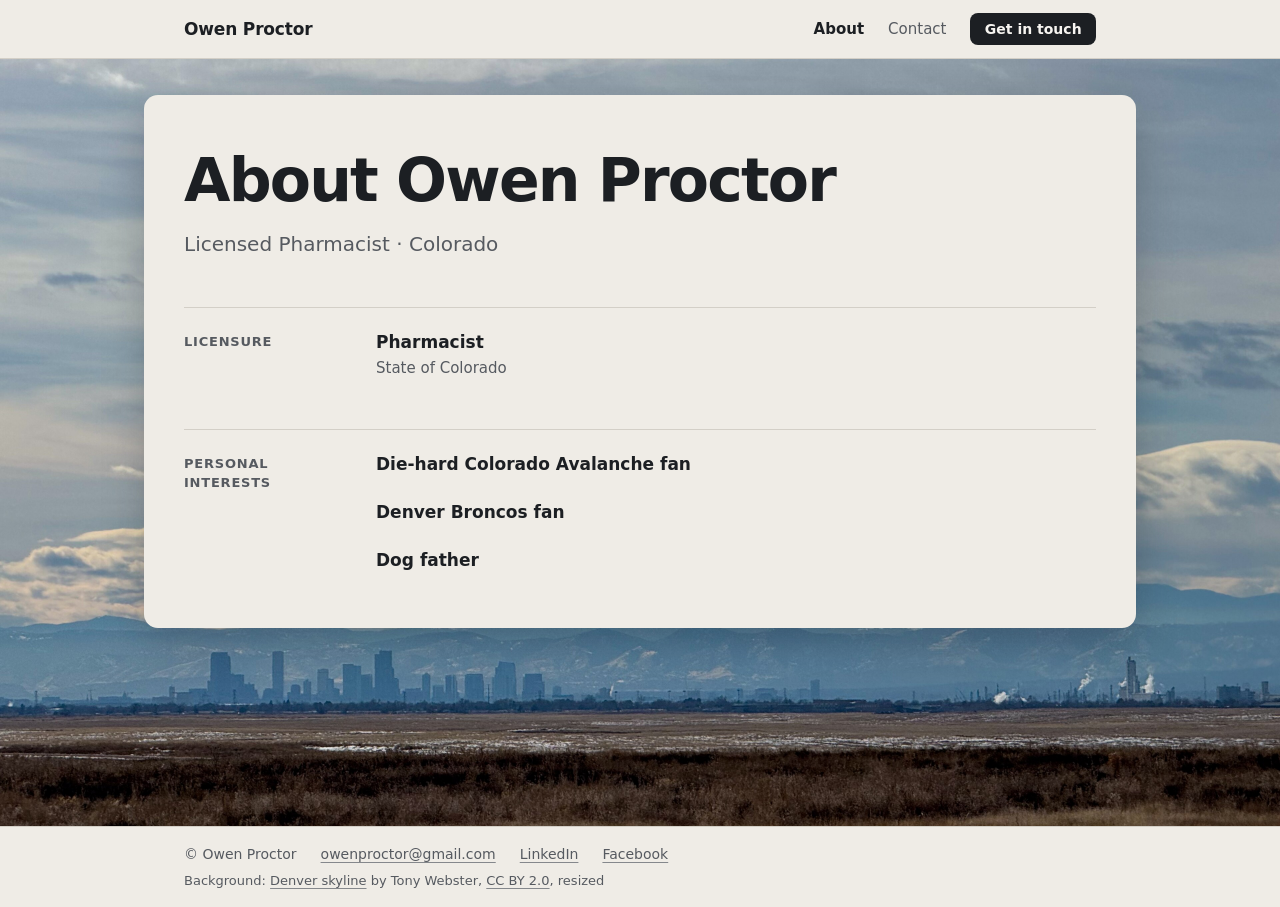
==== about.html @ 6ae74c39 "Add pages, admin, Denver background and neutral style Co-Authored-By: Claude Opus 5.5 <noreply@anthr" ====
<!DOCTYPE html>
<html lang="en">
<head>
<meta charset="utf-8">
<meta name="viewport" content="width=device-width, initial-scale=1">
<meta name="theme-color" content="#efece6">
<title>About | Owen Proctor</title>
<meta name="description" content="Owen Proctor, Licensed Pharmacist in Colorado.">
<link rel="canonical" href="https://owenproctor.com/about">
<meta property="og:type" content="website">
<meta property="og:title" content="About | Owen Proctor">
<meta property="og:description" content="Owen Proctor, Licensed Pharmacist in Colorado.">
<meta property="og:url" content="https://owenproctor.com/about">
<link rel="icon" href="data:image/svg+xml,%3Csvg xmlns='http://www.w3.org/2000/svg' viewBox='0 0 32 32'%3E%3Crect width='32' height='32' rx='6' fill='%231c1f23'/%3E%3Ctext x='16' y='22' font-family='Arial,sans-serif' font-size='14' font-weight='700' text-anchor='middle' fill='%23efece6'%3EOP%3C/text%3E%3C/svg%3E">
<link rel="stylesheet" href="/style.css">
</head>
<body>
<a class="skip" href="#main">Skip to content</a>
<header class="site-header">
  <div class="wrap header-row">
    <a class="brand" href="/">Owen Proctor</a>
    <nav aria-label="Main"><a href="/about" aria-current="page">About</a><a href="/contact">Contact</a><a class="button button-small" href="/contact">Get in touch</a></nav>
  </div>
</header>
<main id="main" class="wrap">
<div class="prose">
  
  <h1>About Owen Proctor</h1>
  <p class="lead">Licensed Pharmacist · Colorado</p>
  
</div>

<section class="split">
  <h2 class="label">Licensure</h2>
  <ul class="items">
    <li>
      <div class="item-head"><div class="item-title">Pharmacist</div></div>
      <div class="muted">State of Colorado</div>
      
    </li>
  </ul>
</section>
<section class="split">
  <h2 class="label">Personal Interests</h2>
  <ul class="items">
    <li>
      <div class="item-head"><div class="item-title">Die-hard Colorado Avalanche fan</div></div>
      
      
    </li>
    <li>
      <div class="item-head"><div class="item-title">Denver Broncos fan</div></div>
      
      
    </li>
    <li>
      <div class="item-head"><div class="item-title">Dog father</div></div>
      
      
    </li>
  </ul>
</section>

</main>
<footer class="site-footer">
  <div class="wrap footer-row">
    <span>© Owen Proctor</span>
    <a href="mailto:owenproctor@gmail.com">owenproctor@gmail.com</a><a href="https://www.linkedin.com/in/owenproctor">LinkedIn</a><a href="https://www.facebook.com/owen.proctor.5/">Facebook</a>
    <span class="credit">Background: <a href="https://commons.wikimedia.org/wiki/File:Denver_Colorado_Skyline_at_Rocky_Mountain_Arsenal_(53658444917).jpg">Denver skyline</a> by Tony Webster, <a href="https://creativecommons.org/licenses/by/2.0/">CC BY 2.0</a>, resized</span>
  </div>
</footer>
</body>
</html>
---- style.css ----
:root {
  --paper: #efece6;
  --paper-soft: #f7f5f1;
  --ink: #1c1f23;
  --muted: #565a60;
  --line: #d3cfc7;
  --field: #85888c;
  --sans: Inter, "Segoe UI Variable Text", "Segoe UI", system-ui, -apple-system, Roboto, "Helvetica Neue", Arial, sans-serif;
}
* { box-sizing: border-box; margin: 0; }
html { -webkit-text-size-adjust: 100%; scroll-padding-top: 6rem; }
body {
  min-height: 100svh;
  display: flex;
  flex-direction: column;
  background: var(--paper);
  color: var(--ink);
  font: 1.0625rem/1.65 var(--sans);
  -webkit-font-smoothing: antialiased;
}
/* The Denver photo stays fixed behind the page. */
body::before {
  content: "";
  position: fixed;
  inset: 0;
  z-index: -1;
  background: url("/denver.jpg") center bottom / cover no-repeat;
}
a { color: inherit; text-decoration-color: var(--field); text-decoration-thickness: 1px; text-underline-offset: .22em; }
a:hover { text-decoration-color: var(--ink); }
:focus-visible { outline: 2px solid var(--ink); outline-offset: 3px; border-radius: 2px; }
p + p { margin-top: 1em; }

.wrap { width: 100%; max-width: 62rem; margin-inline: auto; padding-inline: clamp(1.25rem, 5vw, 2.5rem); }
.skip { position: absolute; left: -999px; }
.skip:focus { left: 1rem; top: 1rem; z-index: 20; background: var(--ink); color: var(--paper-soft); padding: .5rem 1rem; }

/* Sticky header */
.site-header { position: sticky; top: 0; z-index: 10; background: var(--paper); border-bottom: 1px solid var(--line); }
.header-row { display: flex; flex-wrap: wrap; align-items: center; justify-content: space-between; gap: .35rem 1.5rem; padding-block: .75rem; }
.brand { font-size: 1.0625rem; font-weight: 650; letter-spacing: -.01em; text-decoration: none; }
.site-header nav { display: flex; flex-wrap: wrap; align-items: center; gap: .25rem 1.5rem; font-size: .9375rem; }
.site-header nav a:not(.button) { color: var(--muted); text-decoration: none; padding-block: .3rem; }
.site-header nav a:not(.button):hover { color: var(--ink); }
.site-header nav a[aria-current="page"] { color: var(--ink); font-weight: 600; }

.button {
  display: inline-block;
  padding: .75rem 1.4rem;
  border: 0;
  border-radius: 8px;
  background: var(--ink);
  color: var(--paper-soft);
  font: 600 1rem/1.3 var(--sans);
  text-decoration: none;
  cursor: pointer;
  transition: background-color .15s;
}
.button:hover { background: #3b4047; }
.button-small { padding: .45rem .9rem; font-size: .875rem; }

main {
  margin-block: clamp(1rem, 4vh, 2.5rem) clamp(2rem, 22vh, 13rem);
  padding-block: clamp(2rem, 6vh, 3.5rem);
  background: var(--paper);
  border-radius: 14px;
  box-shadow: 0 12px 40px rgba(20, 24, 30, .25);
}
h1 { font-size: clamp(2.25rem, 6.5vw, 3.75rem); font-weight: 650; line-height: 1.06; letter-spacing: -.03em; }
.lead { margin-top: 1rem; font-size: 1.25rem; line-height: 1.5; color: var(--muted); max-width: 40rem; }
.eyebrow { margin-bottom: .75rem; color: var(--muted); font-size: .9375rem; font-weight: 500; }
.actions { margin-top: 2rem; }
.muted { color: var(--muted); font-size: .9375rem; }
.label { font-size: .8125rem; font-weight: 600; line-height: 1.5; letter-spacing: .06em; text-transform: uppercase; color: var(--muted); }
.credentials { margin-left: .5em; font-size: .36em; font-weight: 500; letter-spacing: 0; color: var(--muted); white-space: nowrap; }
.photo { display: block; width: 8rem; height: 8rem; object-fit: cover; border-radius: 50%; margin-bottom: 1.5rem; }

.hero { padding-block: clamp(.5rem, 3vh, 2rem); }
main > section:not(.hero):not(.band) { margin-top: 3rem; padding-top: 1.25rem; border-top: 1px solid var(--line); }
main > section:not(.hero):not(.band) > .label { margin-bottom: 1rem; }

.cards { display: grid; gap: 1rem; grid-template-columns: repeat(auto-fit, minmax(16rem, 1fr)); margin-top: 1.5rem; }
main > section .cards { margin-top: 0; }
.card { display: block; padding: 1.25rem 1.5rem; background: var(--paper-soft); border: 1px solid var(--line); border-radius: 10px; text-decoration: none; transition: border-color .15s; }
.card:hover { border-color: var(--ink); }
.card h2, .card h3 { font-size: 1.1875rem; font-weight: 600; line-height: 1.3; letter-spacing: -.01em; }
.card p { margin-top: .5rem; color: var(--muted); font-size: .9375rem; }

.prose { max-width: 42rem; }
.prose > p:not(.lead):not(.eyebrow) { margin-top: 1.25rem; }
.band { display: flex; flex-wrap: wrap; align-items: center; justify-content: space-between; gap: 1rem; margin-top: 3.5rem; padding: 1.5rem; background: var(--paper-soft); border: 1px solid var(--line); border-radius: 10px; }
.band h2 { font-size: 1.375rem; font-weight: 600; letter-spacing: -.01em; }

.split { display: grid; gap: .75rem; }
.split > .label { margin-bottom: 0; }
.items { display: grid; gap: 1.25rem; padding: 0; list-style: none; }
.item-head { display: flex; flex-wrap: wrap; justify-content: space-between; gap: 0 1rem; }
.item-title { font-weight: 600; }
.items p { margin-top: .35rem; }

/* Contact */
.contact-grid { display: grid; gap: 2.5rem; margin-top: 2rem; }
.form { display: grid; gap: 1.1rem; align-content: start; }
.form label { display: grid; gap: .3rem; font-weight: 600; font-size: .9375rem; }
.form input, .form textarea {
  width: 100%;
  padding: .65rem .75rem;
  border: 1px solid var(--field);
  border-radius: 8px;
  background: var(--paper-soft);
  color: var(--ink);
  font: 400 1rem/1.5 var(--sans);
}
.form .trap { position: absolute; left: -999px; width: 1px; height: 1px; }
.form .button { justify-self: start; }
.note { color: var(--muted); font-size: .875rem; }
.details { display: grid; grid-template-columns: auto 1fr; gap: .5rem 1.25rem; overflow-wrap: anywhere; }
.details dt { color: var(--muted); font-size: .9375rem; }
.map { display: block; width: 100%; height: 18rem; margin-top: 1.5rem; border: 1px solid var(--line); border-radius: 10px; }

.site-footer { margin-top: auto; background: var(--paper); border-top: 1px solid var(--line); color: var(--muted); font-size: .875rem; }
.footer-row { display: flex; flex-wrap: wrap; gap: .25rem 1.5rem; padding-block: 1rem; }
.credit { font-size: .8125rem; }

@media (min-width: 44rem) {
  .split { grid-template-columns: 10rem 1fr; gap: 2rem; }
  .split > .label { padding-top: .25rem; }
  .contact-grid { grid-template-columns: 1.2fr 1fr; }
}
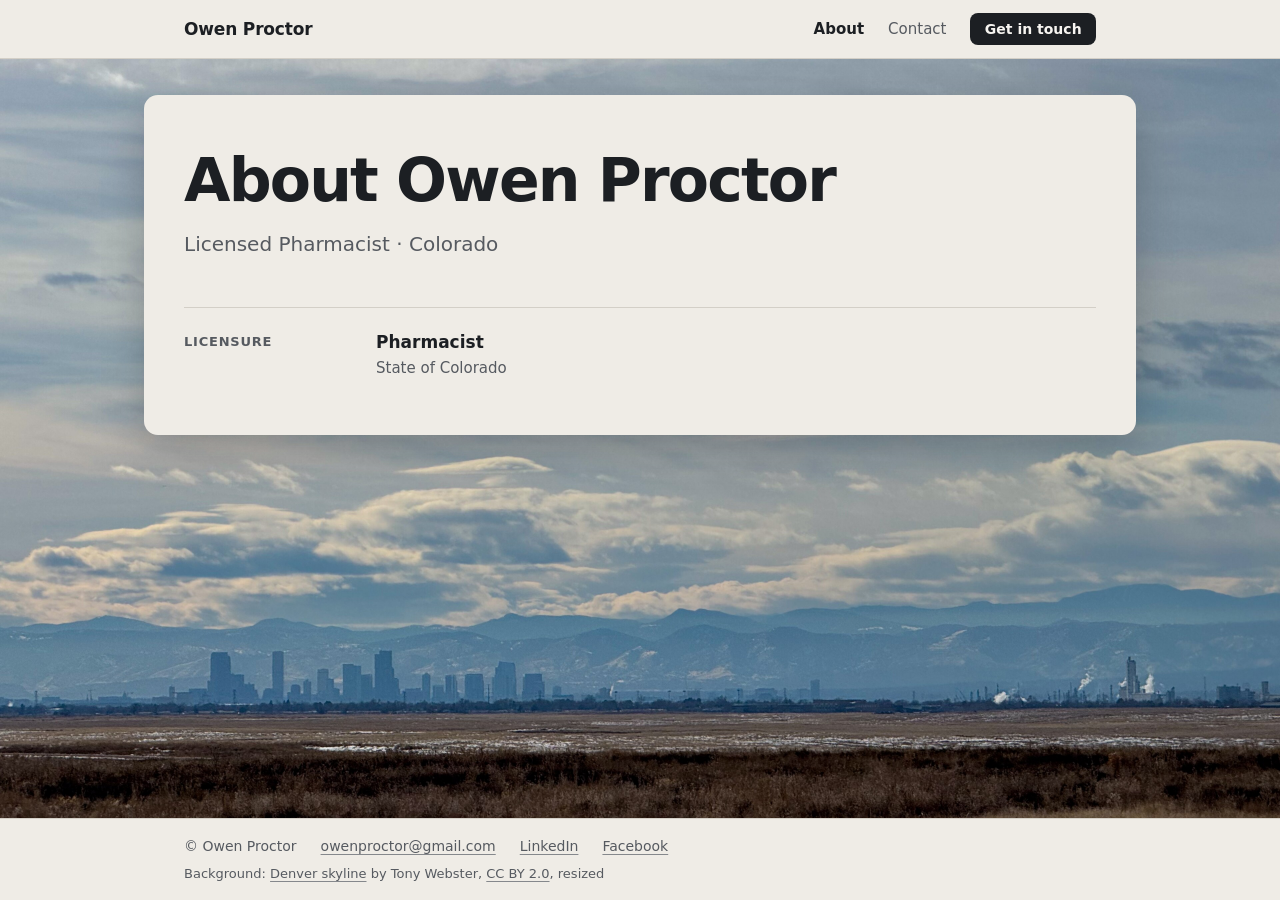
==== commit e8c3a99c: "Remove personal interests, add Who Am I field Co-Authored-By: Claude Opus 5.5 <noreply@anthropic.com" ====
--- a/about.html
+++ b/about.html
@@ -27,8 +27,8 @@
   
   <h1>About Owen Proctor</h1>
   <p class="lead">Licensed Pharmacist · Colorado</p>
-  
 </div>
+
 
 <section class="split">
   <h2 class="label">Licensure</h2>
@@ -36,26 +36,6 @@
     <li>
       <div class="item-head"><div class="item-title">Pharmacist</div></div>
       <div class="muted">State of Colorado</div>
-      
-    </li>
-  </ul>
-</section>
-<section class="split">
-  <h2 class="label">Personal Interests</h2>
-  <ul class="items">
-    <li>
-      <div class="item-head"><div class="item-title">Die-hard Colorado Avalanche fan</div></div>
-      
-      
-    </li>
-    <li>
-      <div class="item-head"><div class="item-title">Denver Broncos fan</div></div>
-      
-      
-    </li>
-    <li>
-      <div class="item-head"><div class="item-title">Dog father</div></div>
-      
       
     </li>
   </ul>
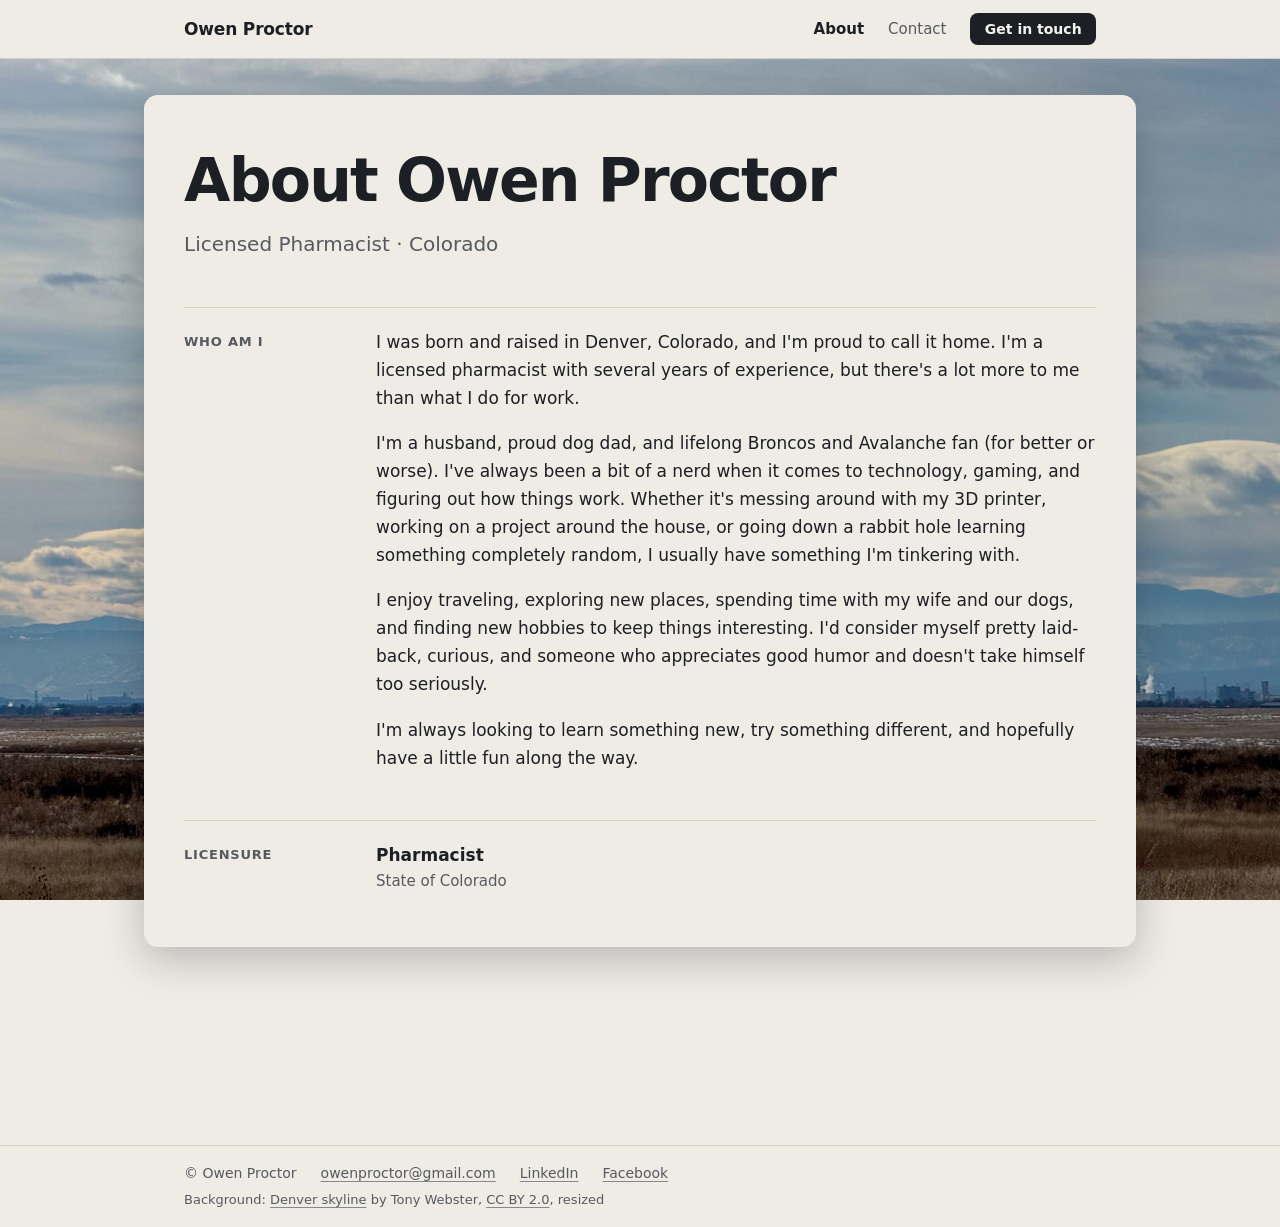
==== commit c69b35d9: "Add Who Am I text Co-Authored-By: Claude Opus 5.5 <noreply@anthropic.com>" ====
--- a/about.html
+++ b/about.html
@@ -5,11 +5,11 @@
 <meta name="viewport" content="width=device-width, initial-scale=1">
 <meta name="theme-color" content="#efece6">
 <title>About | Owen Proctor</title>
-<meta name="description" content="Owen Proctor, Licensed Pharmacist in Colorado.">
+<meta name="description" content="I was born and raised in Denver, Colorado, and I&#39;m proud to call it home. I&#39;m a licensed pharmacist with several years of experience, but there&#39;s a lot more to ">
 <link rel="canonical" href="https://owenproctor.com/about">
 <meta property="og:type" content="website">
 <meta property="og:title" content="About | Owen Proctor">
-<meta property="og:description" content="Owen Proctor, Licensed Pharmacist in Colorado.">
+<meta property="og:description" content="I was born and raised in Denver, Colorado, and I&#39;m proud to call it home. I&#39;m a licensed pharmacist with several years of experience, but there&#39;s a lot more to ">
 <meta property="og:url" content="https://owenproctor.com/about">
 <link rel="icon" href="data:image/svg+xml,%3Csvg xmlns='http://www.w3.org/2000/svg' viewBox='0 0 32 32'%3E%3Crect width='32' height='32' rx='6' fill='%231c1f23'/%3E%3Ctext x='16' y='22' font-family='Arial,sans-serif' font-size='14' font-weight='700' text-anchor='middle' fill='%23efece6'%3EOP%3C/text%3E%3C/svg%3E">
 <link rel="stylesheet" href="/style.css">
@@ -28,7 +28,13 @@
   <h1>About Owen Proctor</h1>
   <p class="lead">Licensed Pharmacist · Colorado</p>
 </div>
-
+<section class="split">
+  <h2 class="label">Who Am I</h2>
+  <div><p>I was born and raised in Denver, Colorado, and I&#39;m proud to call it home. I&#39;m a licensed pharmacist with several years of experience, but there&#39;s a lot more to me than what I do for work.</p>
+<p>I&#39;m a husband, proud dog dad, and lifelong Broncos and Avalanche fan (for better or worse). I&#39;ve always been a bit of a nerd when it comes to technology, gaming, and figuring out how things work. Whether it&#39;s messing around with my 3D printer, working on a project around the house, or going down a rabbit hole learning something completely random, I usually have something I&#39;m tinkering with.</p>
+<p>I enjoy traveling, exploring new places, spending time with my wife and our dogs, and finding new hobbies to keep things interesting. I&#39;d consider myself pretty laid-back, curious, and someone who appreciates good humor and doesn&#39;t take himself too seriously.</p>
+<p>I&#39;m always looking to learn something new, try something different, and hopefully have a little fun along the way.</p></div>
+</section>
 
 <section class="split">
   <h2 class="label">Licensure</h2>
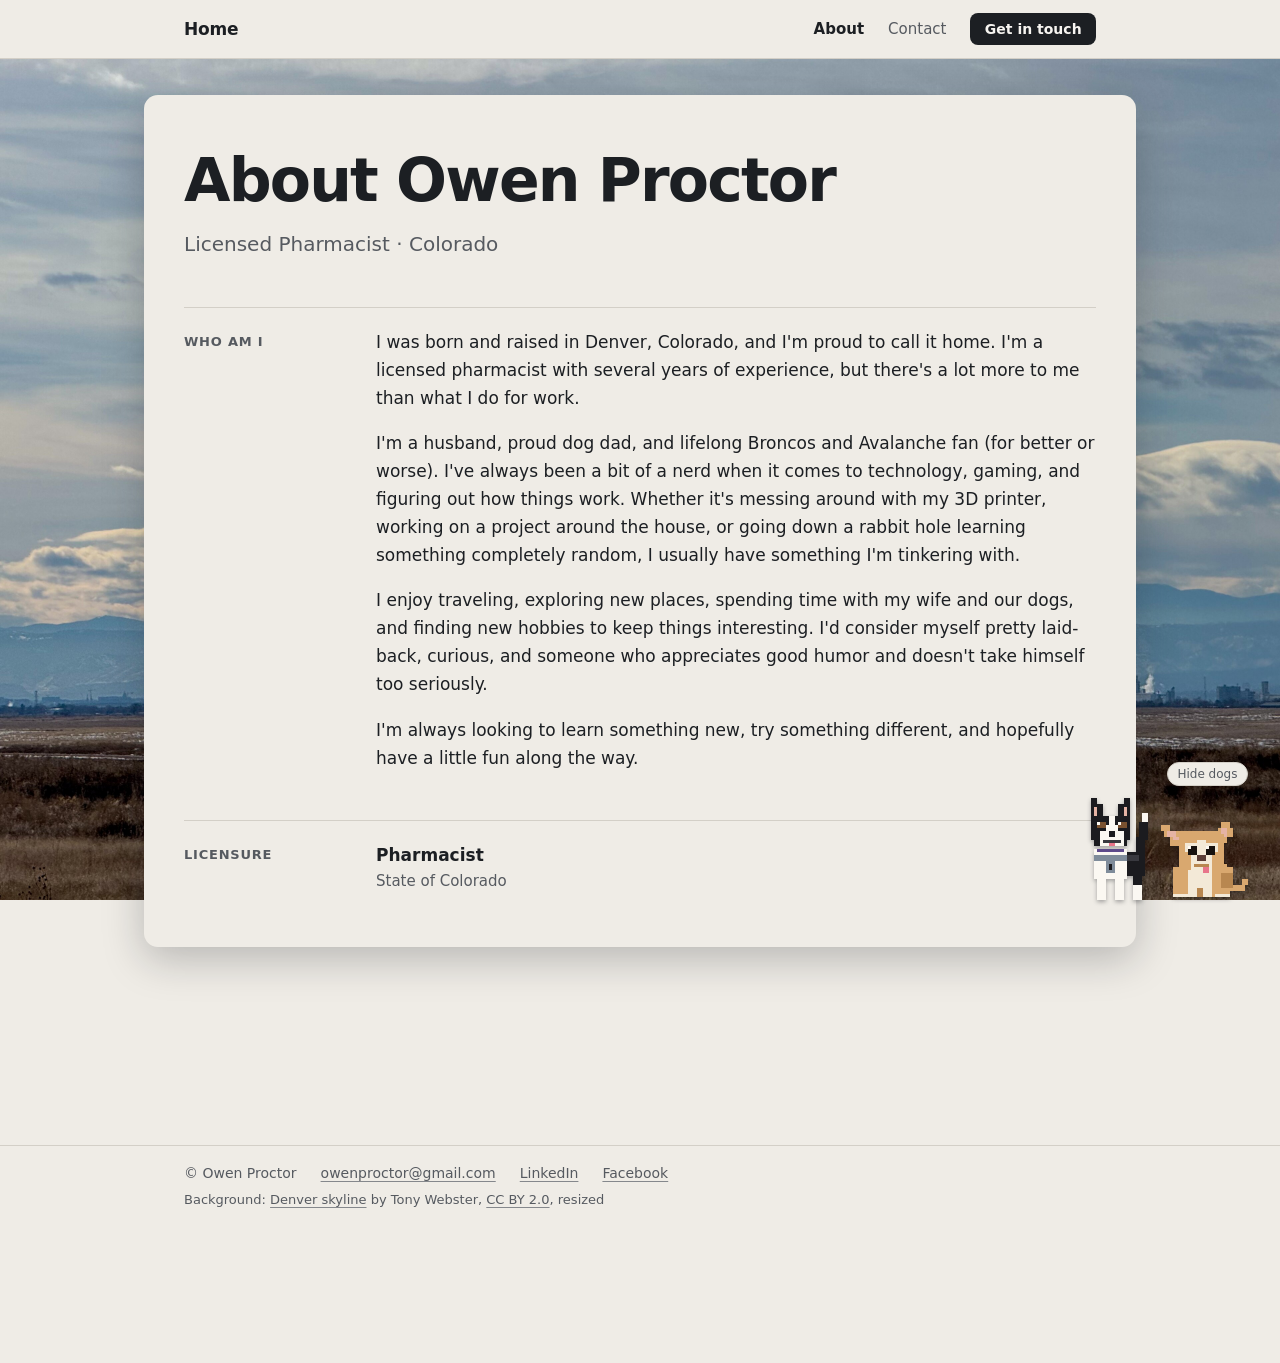
==== commit cc115c3d: "Add dogs, quotes, Treat Catch game and Home link Co-Authored-By: Claude Opus 5.5 <noreply@anthropic." ====
--- a/about.html
+++ b/about.html
@@ -18,7 +18,7 @@
 <a class="skip" href="#main">Skip to content</a>
 <header class="site-header">
   <div class="wrap header-row">
-    <a class="brand" href="/">Owen Proctor</a>
+    <a class="brand" href="/">Home</a>
     <nav aria-label="Main"><a href="/about" aria-current="page">About</a><a href="/contact">Contact</a><a class="button button-small" href="/contact">Get in touch</a></nav>
   </div>
 </header>
@@ -55,5 +55,6 @@
     <span class="credit">Background: <a href="https://commons.wikimedia.org/wiki/File:Denver_Colorado_Skyline_at_Rocky_Mountain_Arsenal_(53658444917).jpg">Denver skyline</a> by Tony Webster, <a href="https://creativecommons.org/licenses/by/2.0/">CC BY 2.0</a>, resized</span>
   </div>
 </footer>
+<script src="/widgets.js" defer></script>
 </body>
 </html>
--- a/style.css
+++ b/style.css
@@ -127,3 +127,59 @@
   .split > .label { padding-top: .25rem; }
   .contact-grid { grid-template-columns: 1.2fr 1fr; }
 }
+
+/* Quote widget */
+.quote { margin: 2rem 0 0; padding: 1.25rem 1.5rem; background: var(--paper-soft); border: 1px solid var(--line); border-radius: 10px; transition: opacity .25s; }
+.quote.fading { opacity: 0; }
+.quote blockquote { font-size: 1.1875rem; font-weight: 500; line-height: 1.45; letter-spacing: -.01em; min-height: 5.8em; }
+.quote figcaption { margin-top: .5rem; color: var(--muted); font-size: .9375rem; }
+.quote-controls { display: flex; gap: 1rem; margin-top: .5rem; }
+.text-button { padding: .2rem 0; border: 0; background: none; color: var(--muted); font: 500 .875rem/1.4 var(--sans); text-decoration: underline; text-underline-offset: .2em; cursor: pointer; }
+.text-button:hover { color: var(--ink); }
+@media (min-width: 44rem) { .quote blockquote { min-height: 4.4em; } }
+
+/* Sigi and Alfi */
+.has-dogs .site-footer { padding-bottom: 8.5rem; }
+.has-dogs.dogs-away .site-footer { padding-bottom: 3rem; }
+.dogs { position: fixed; right: clamp(.5rem, 3vw, 2rem); bottom: 0; z-index: 9; display: flex; flex-direction: column; align-items: flex-end; pointer-events: none; }
+.dogs > * { pointer-events: auto; }
+.dog-row { display: flex; align-items: flex-end; gap: .25rem; }
+.dog-row[hidden] { display: none; }
+.dog { display: block; padding: 0; border: 0; background: none; cursor: pointer; line-height: 0; }
+.dog canvas { display: block; image-rendering: pixelated; filter: drop-shadow(0 2px 2px rgba(20, 24, 30, .35)); }
+.dog:hover { transform: translateY(-2px); }
+.dog:focus-visible { outline-offset: 1px; border-radius: 6px; }
+.dog.hop { animation: dog-hop .45s ease-in-out infinite; }
+@keyframes dog-hop { 50% { transform: translateY(-6px); } }
+.dog-pill { margin-bottom: .35rem; padding: .15rem .6rem; border: 1px solid var(--line); border-radius: 99px; background: var(--paper); color: var(--muted); font: 500 .75rem/1.5 var(--sans); cursor: pointer; }
+.dog-pill:hover { color: var(--ink); }
+.dog-pill[hidden] { display: none; }
+.dog-bubble { width: min(20rem, calc(100vw - 1rem)); margin-bottom: .5rem; padding: .9rem 1rem; background: var(--paper-soft); border: 1px solid var(--line); border-radius: 10px; box-shadow: 0 8px 24px rgba(20, 24, 30, .3); font-size: .9375rem; line-height: 1.45; }
+.dog-bubble[hidden] { display: none; }
+.dog-actions { display: flex; flex-wrap: wrap; gap: .35rem; margin-top: .65rem; }
+.dog-actions button { padding: .3rem .6rem; border: 1px solid var(--field); border-radius: 6px; background: var(--paper); color: var(--ink); font: 500 .8125rem/1.3 var(--sans); cursor: pointer; }
+.dog-actions button:hover { border-color: var(--ink); }
+.dog-actions button[hidden] { display: none; }
+.dog-actions .dog-game { background: var(--ink); border-color: var(--ink); color: var(--paper-soft); }
+.dog-heart { position: absolute; color: #c8344f; font-size: 1.1rem; line-height: 1; opacity: 0; pointer-events: none; animation: dog-float 1.1s ease-out forwards; }
+.dog-bone { position: absolute; width: 30px; height: 15px; image-rendering: pixelated; pointer-events: none; animation: dog-drop .6s ease-in forwards; }
+@keyframes dog-float { 0% { opacity: 0; transform: translateY(8px); } 20% { opacity: 1; } 100% { opacity: 0; transform: translateY(-48px); } }
+@keyframes dog-drop { 0% { opacity: 0; transform: translateY(-36px); } 20% { opacity: 1; } 90% { opacity: 1; } 100% { opacity: 0; transform: translateY(14px); } }
+@media (prefers-reduced-motion: reduce) {
+  .quote, .dog:hover { transition: none; transform: none; }
+  .dog.hop, .dog-heart, .dog-bone { animation-duration: .01s; }
+}
+
+/* Treat Catch */
+.game { width: min(34rem, calc(100vw - 1.5rem)); max-height: calc(100dvh - 1.5rem); margin: auto; padding: 1rem 1.25rem 1.25rem; border: 0; border-radius: 12px; background: var(--paper); color: var(--ink); box-shadow: 0 20px 60px rgba(20, 24, 30, .5); }
+.game::backdrop { background: rgba(20, 24, 30, .65); }
+.game-head, .game-hud { display: flex; align-items: center; justify-content: space-between; gap: 1rem; }
+.game-head h2 { font-size: 1.25rem; font-weight: 650; letter-spacing: -.01em; }
+.game-hud { margin-block: .4rem; font-weight: 600; font-variant-numeric: tabular-nums; }
+.game-hud span:last-child { color: #c8344f; letter-spacing: .1em; }
+.game-canvas { display: block; width: 100%; aspect-ratio: 3 / 2; border-radius: 6px; image-rendering: pixelated; touch-action: none; cursor: none; }
+.game-message { margin-top: .6rem; font-size: .9375rem; line-height: 1.45; }
+.game-buttons { display: flex; flex-wrap: wrap; gap: .5rem; margin-top: .6rem; }
+.game h3 { margin-top: .8rem; font-size: .875rem; font-weight: 600; }
+.game-scores { margin: .2rem 0 0; padding-left: 1.25rem; font-size: .875rem; }
+.game-scores .new { font-weight: 700; }
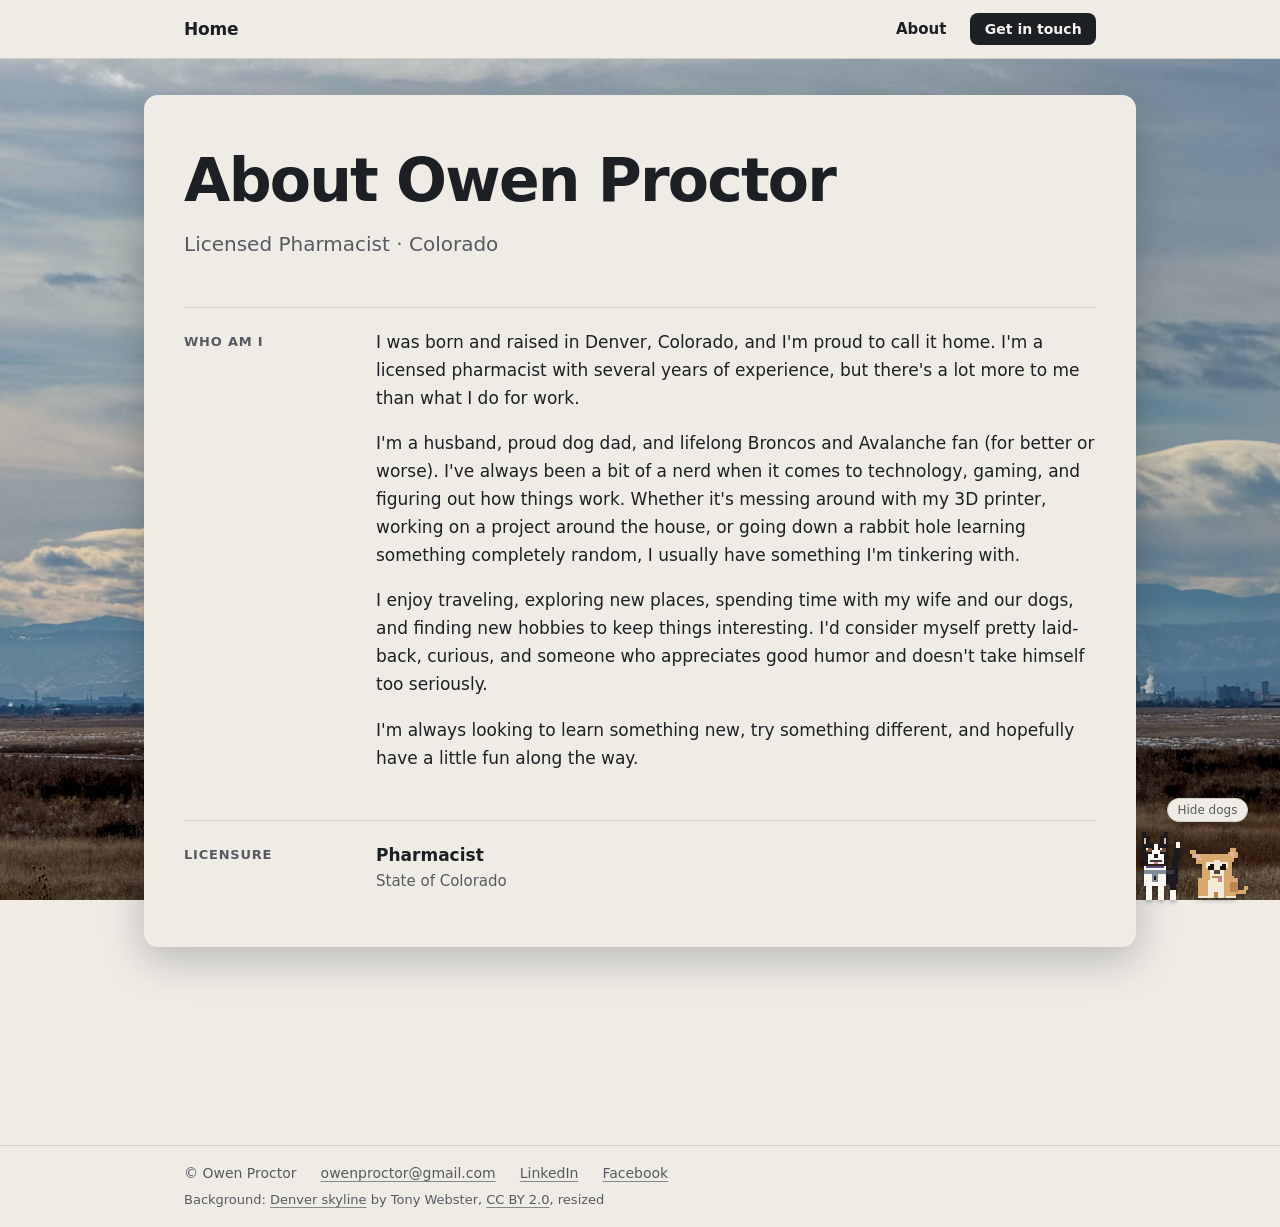
==== commit f82fe57b: "Remove redundant Contact menu link Co-Authored-By: Claude Opus 5.5 <noreply@anthropic.com>" ====
--- a/about.html
+++ b/about.html
@@ -19,7 +19,7 @@
 <header class="site-header">
   <div class="wrap header-row">
     <a class="brand" href="/">Home</a>
-    <nav aria-label="Main"><a href="/about" aria-current="page">About</a><a href="/contact">Contact</a><a class="button button-small" href="/contact">Get in touch</a></nav>
+    <nav aria-label="Main"><a href="/about" aria-current="page">About</a><a class="button button-small" href="/contact">Get in touch</a></nav>
   </div>
 </header>
 <main id="main" class="wrap">
--- a/style.css
+++ b/style.css
@@ -139,8 +139,6 @@
 @media (min-width: 44rem) { .quote blockquote { min-height: 4.4em; } }
 
 /* Sigi and Alfi */
-.has-dogs .site-footer { padding-bottom: 8.5rem; }
-.has-dogs.dogs-away .site-footer { padding-bottom: 3rem; }
 .dogs { position: fixed; right: clamp(.5rem, 3vw, 2rem); bottom: 0; z-index: 9; display: flex; flex-direction: column; align-items: flex-end; pointer-events: none; }
 .dogs > * { pointer-events: auto; }
 .dog-row { display: flex; align-items: flex-end; gap: .25rem; }
@@ -161,17 +159,12 @@
 .dog-actions button:hover { border-color: var(--ink); }
 .dog-actions button[hidden] { display: none; }
 .dog-actions .dog-game { background: var(--ink); border-color: var(--ink); color: var(--paper-soft); }
-.dog-heart { position: absolute; color: #c8344f; font-size: 1.1rem; line-height: 1; opacity: 0; pointer-events: none; animation: dog-float 1.1s ease-out forwards; }
-.dog-bone { position: absolute; width: 30px; height: 15px; image-rendering: pixelated; pointer-events: none; animation: dog-drop .6s ease-in forwards; }
-@keyframes dog-float { 0% { opacity: 0; transform: translateY(8px); } 20% { opacity: 1; } 100% { opacity: 0; transform: translateY(-48px); } }
-@keyframes dog-drop { 0% { opacity: 0; transform: translateY(-36px); } 20% { opacity: 1; } 90% { opacity: 1; } 100% { opacity: 0; transform: translateY(14px); } }
 @media (prefers-reduced-motion: reduce) {
   .quote, .dog:hover { transition: none; transform: none; }
-  .dog.hop, .dog-heart, .dog-bone { animation-duration: .01s; }
-}
+  .dog.hop, .dog-heart, }
 
 /* Treat Catch */
-.game { width: min(34rem, calc(100vw - 1.5rem)); max-height: calc(100dvh - 1.5rem); margin: auto; padding: 1rem 1.25rem 1.25rem; border: 0; border-radius: 12px; background: var(--paper); color: var(--ink); box-shadow: 0 20px 60px rgba(20, 24, 30, .5); }
+.game { width: min(64rem, calc(100vw - 1.5rem), max(20rem, calc((100dvh - 14rem) * 1.5))); max-height: calc(100dvh - 1.5rem); margin: auto; padding: 1rem 1.25rem 1.25rem; border: 0; border-radius: 12px; background: var(--paper); color: var(--ink); box-shadow: 0 20px 60px rgba(20, 24, 30, .5); }
 .game::backdrop { background: rgba(20, 24, 30, .65); }
 .game-head, .game-hud { display: flex; align-items: center; justify-content: space-between; gap: 1rem; }
 .game-head h2 { font-size: 1.25rem; font-weight: 650; letter-spacing: -.01em; }
@@ -183,3 +176,13 @@
 .game h3 { margin-top: .8rem; font-size: .875rem; font-weight: 600; }
 .game-scores { margin: .2rem 0 0; padding-left: 1.25rem; font-size: .875rem; }
 .game-scores .new { font-weight: 700; }
+
+/* Pet and treat effects */
+.dog-effect { position: absolute; z-index: 1; line-height: 1; pointer-events: none; translate: -50% 50%; }
+.dog-heart { font-size: 1.25rem; opacity: 0; animation: dog-float 1.3s ease-out forwards; }
+.dog-hand { font-size: 2rem; animation: dog-pat 1.5s ease-in-out forwards; }
+.dog-treat { font-size: 1.75rem; animation: dog-toss .75s ease-in forwards; }
+@keyframes dog-float { 0% { opacity: 0; transform: translateY(6px) scale(.6); } 20% { opacity: 1; } 100% { opacity: 0; transform: translateY(-70px) scale(1.15); } }
+@keyframes dog-pat { 0%, 100% { opacity: 0; transform: translateY(-14px); } 10%, 90% { opacity: 1; } 10%, 40%, 70% { transform: translateY(-12px) rotate(-8deg); } 25%, 55%, 85% { transform: translateY(1px) rotate(8deg); } }
+@keyframes dog-toss { 0% { opacity: 0; transform: translate(-170px, -40px) rotate(-260deg); } 12% { opacity: 1; } 50% { transform: translate(-85px, -110px) rotate(-130deg); } 92% { opacity: 1; transform: translate(-6px, -4px) rotate(-10deg); } 100% { opacity: 0; transform: translate(0, 0) scale(.5); } }
+@keyframes dog-show { 0%, 85% { opacity: 1; } 100% { opacity: 0; } }
